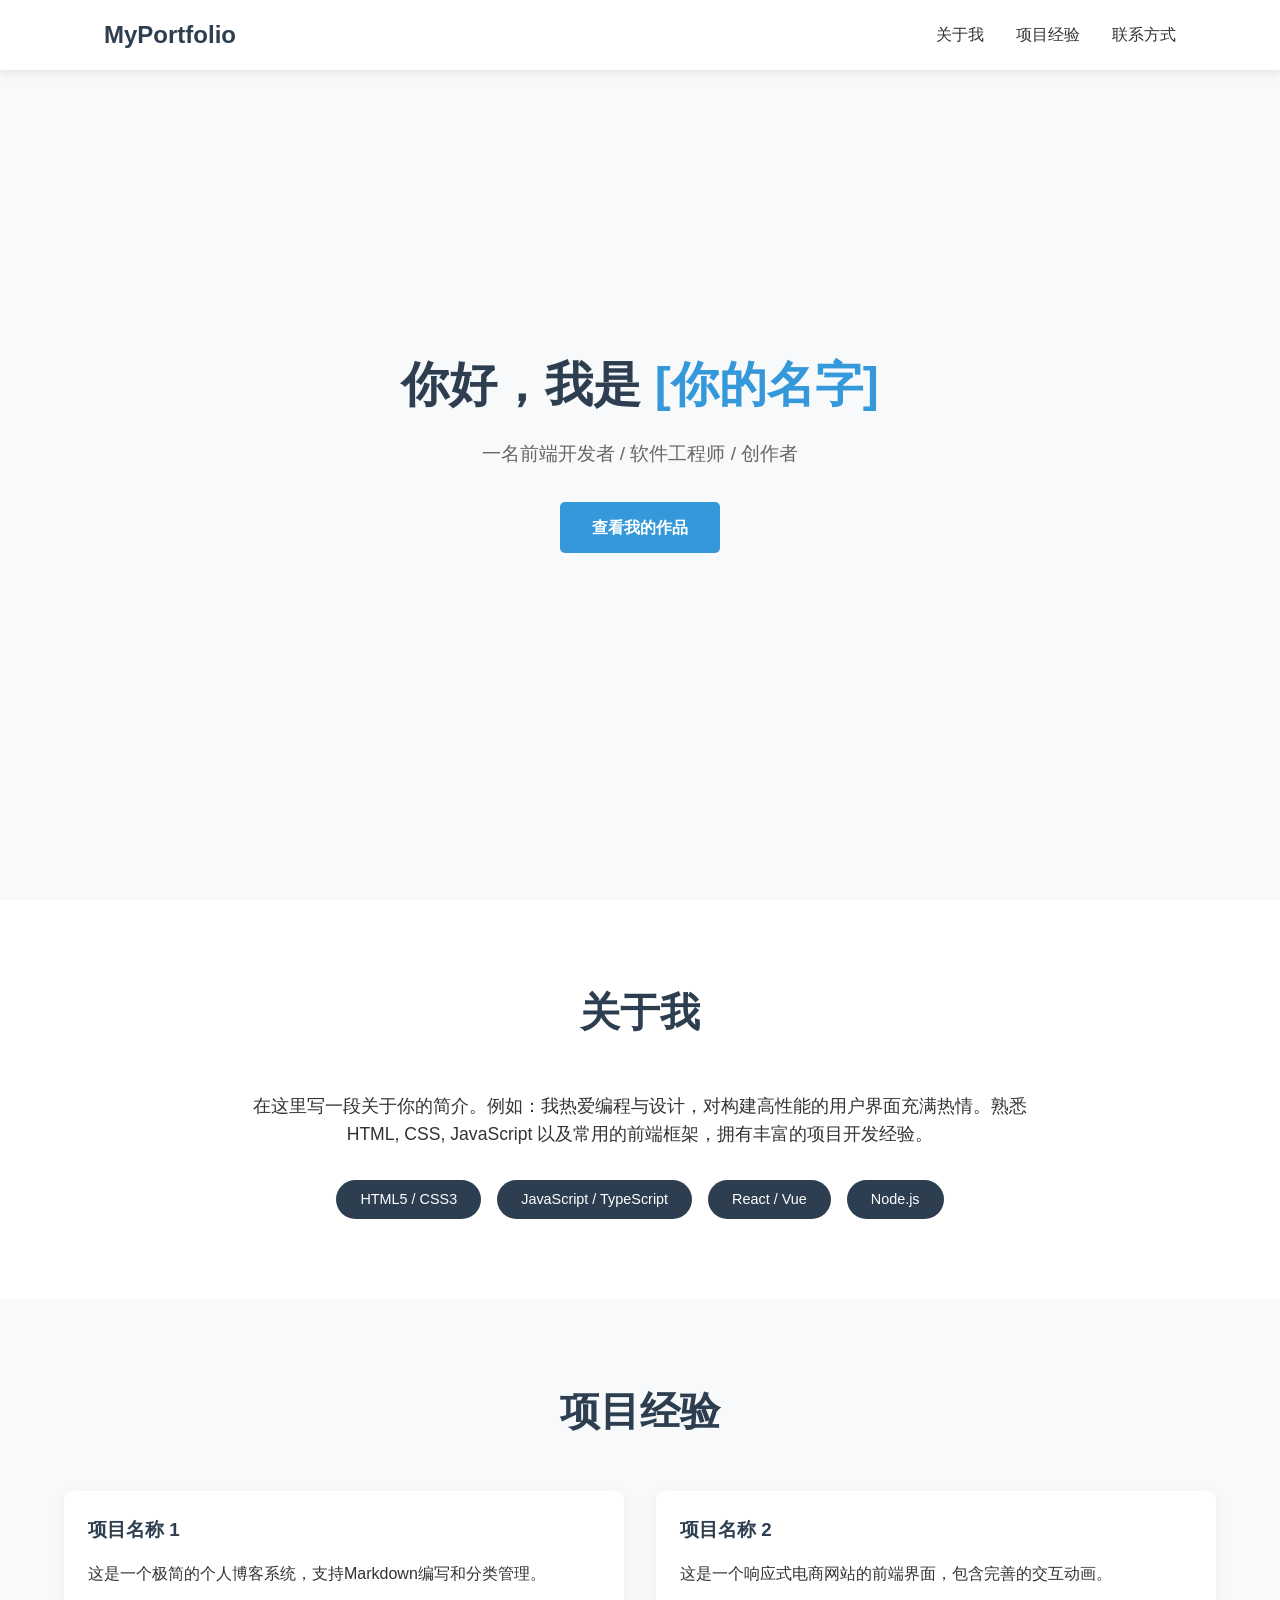
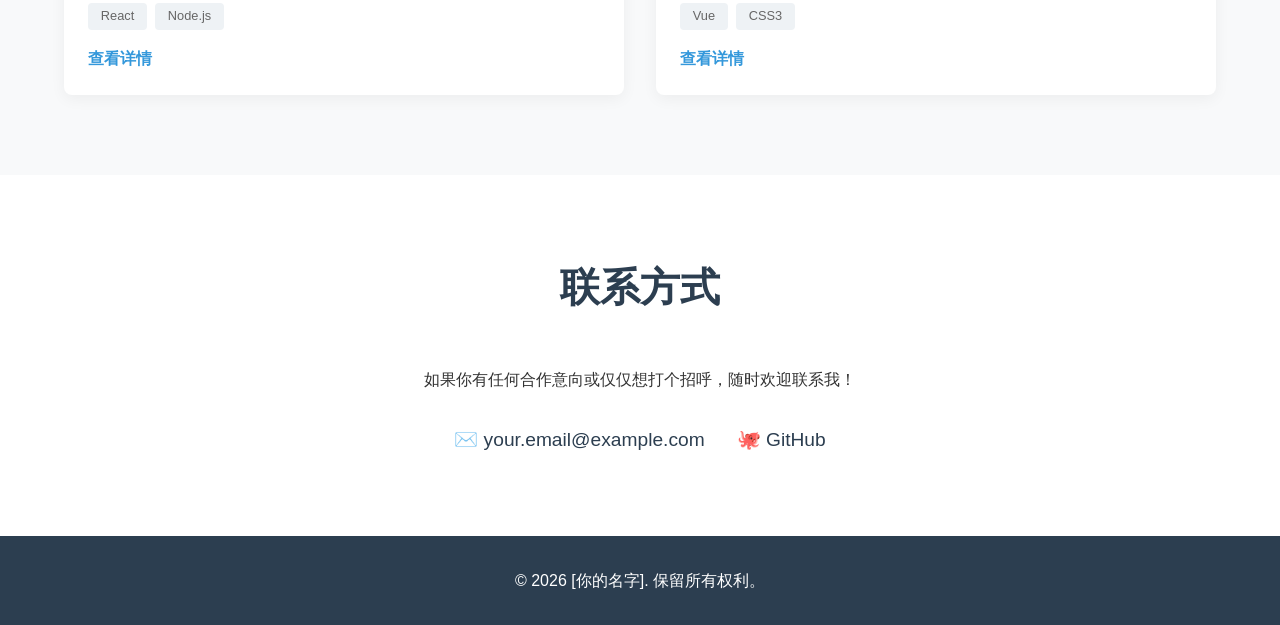
==== index.html @ f3a35ad3 "添加个人主页的 HTML、CSS 和 JavaScript 文件" ====
<!DOCTYPE html>
<html lang="zh-CN">
<head>
    <meta charset="UTF-8">
    <meta name="viewport" content="width=device-width, initial-scale=1.0">
    <title>我的个人主页</title>
    <link rel="stylesheet" href="css/style.css">
</head>
<body>
    <header>
        <nav class="navbar">
            <div class="logo">MyPortfolio</div>
            <ul class="nav-links">
                <li><a href="#about">关于我</a></li>
                <li><a href="#projects">项目经验</a></li>
                <li><a href="#contact">联系方式</a></li>
            </ul>
        </nav>
    </header>

    <main>
        <!-- 首页介绍 (Hero Section) -->
        <section id="hero" class="hero-section">
            <div class="hero-content">
                <h1>你好，我是 <span class="highlight">[你的名字]</span></h1>
                <p>一名前端开发者 / 软件工程师 / 创作者</p>
                <a href="#projects" class="btn primary-btn">查看我的作品</a>
            </div>
        </section>

        <!-- 关于我 -->
        <section id="about" class="section">
            <h2>关于我</h2>
            <div class="about-content">
                <p>在这里写一段关于你的简介。例如：我热爱编程与设计，对构建高性能的用户界面充满热情。熟悉 HTML, CSS, JavaScript 以及常用的前端框架，拥有丰富的项目开发经验。</p>
                <ul class="skills-list">
                    <li>HTML5 / CSS3</li>
                    <li>JavaScript / TypeScript</li>
                    <li>React / Vue</li>
                    <li>Node.js</li>
                </ul>
            </div>
        </section>

        <!-- 项目展示 -->
        <section id="projects" class="section bg-light">
            <h2>项目经验</h2>
            <div class="project-grid">
                <!-- 项目卡片 1 -->
                <div class="project-card">
                    <div class="project-info">
                        <h3>项目名称 1</h3>
                        <p>这是一个极简的个人博客系统，支持Markdown编写和分类管理。</p>
                        <div class="tags">
                            <span>React</span>
                            <span>Node.js</span>
                        </div>
                        <a href="#" class="project-link">查看详情</a>
                    </div>
                </div>
                <!-- 项目卡片 2 -->
                <div class="project-card">
                    <div class="project-info">
                        <h3>项目名称 2</h3>
                        <p>这是一个响应式电商网站的前端界面，包含完善的交互动画。</p>
                        <div class="tags">
                            <span>Vue</span>
                            <span>CSS3</span>
                        </div>
                        <a href="#" class="project-link">查看详情</a>
                    </div>
                </div>
            </div>
        </section>

        <!-- 联系方式 -->
        <section id="contact" class="section">
            <h2>联系方式</h2>
            <div class="contact-info">
                <p>如果你有任何合作意向或仅仅想打个招呼，随时欢迎联系我！</p>
                <div class="contact-links">
                    <a href="mailto:your.email@example.com" class="contact-item">✉️ your.email@example.com</a>
                    <a href="https://github.com/lancelot25252" target="_blank" class="contact-item">🐙 GitHub</a>
                </div>
            </div>
        </section>
    </main>

    <footer>
        <p>&copy; 2026 [你的名字]. 保留所有权利。</p>
    </footer>

    <script src="js/main.js"></script>
</body>
</html>
---- css/style.css ----
/* 基础重置 */
* {
    margin: 0;
    padding: 0;
    box-sizing: border-box;
}

html {
    scroll-behavior: smooth;
}

body {
    font-family: 'Segoe UI', Tahoma, Geneva, Verdana, sans-serif;
    line-height: 1.6;
    color: #333;
    background-color: #fff;
}

/* 导航栏 */
header {
    background-color: #fff;
    box-shadow: 0 2px 10px rgba(0,0,0,0.1);
    position: fixed;
    width: 100%;
    top: 0;
    z-index: 1000;
}

.navbar {
    display: flex;
    justify-content: space-between;
    align-items: center;
    padding: 1rem 5%;
    max-width: 1200px;
    margin: 0 auto;
}

.logo {
    font-size: 1.5rem;
    font-weight: bold;
    color: #2c3e50;
}

.nav-links {
    list-style: none;
    display: flex;
    gap: 2rem;
}

.nav-links a {
    text-decoration: none;
    color: #333;
    font-weight: 500;
    transition: color 0.3s;
}

.nav-links a:hover {
    color: #3498db;
}

/* 首页横幅 (Hero) */
.hero-section {
    height: 100vh;
    display: flex;
    align-items: center;
    justify-content: center;
    text-align: center;
    background-color: #f8f9fa;
    padding: 0 20px;
}

.hero-content h1 {
    font-size: 3rem;
    margin-bottom: 1rem;
    color: #2c3e50;
}

.highlight {
    color: #3498db;
}

.hero-content p {
    font-size: 1.2rem;
    color: #666;
    margin-bottom: 2rem;
}

.btn {
    display: inline-block;
    padding: 0.8rem 2rem;
    border-radius: 5px;
    text-decoration: none;
    font-weight: bold;
    transition: background-color 0.3s, transform 0.3s;
}

.primary-btn {
    background-color: #3498db;
    color: #fff;
}

.primary-btn:hover {
    background-color: #2980b9;
    transform: translateY(-2px);
}

/* 通用区段样式 */
.section {
    padding: 5rem 5%;
    max-width: 1200px;
    margin: 0 auto;
}

.section h2 {
    text-align: center;
    font-size: 2.5rem;
    margin-bottom: 3rem;
    color: #2c3e50;
}

.bg-light {
    background-color: #f8f9fa;
    max-width: 100%;
}

/* 关于我 */
.about-content {
    max-width: 800px;
    margin: 0 auto;
    font-size: 1.1rem;
    text-align: center;
}

.skills-list {
    display: flex;
    justify-content: center;
    flex-wrap: wrap;
    gap: 1rem;
    list-style: none;
    margin-top: 2rem;
}

.skills-list li {
    background-color: #2c3e50;
    color: #fff;
    padding: 0.5rem 1.5rem;
    border-radius: 20px;
    font-size: 0.9rem;
}

/* 项目经验 */
.project-grid {
    display: grid;
    grid-template-columns: repeat(auto-fit, minmax(300px, 1fr));
    gap: 2rem;
    max-width: 1200px;
    margin: 0 auto;
}

.project-card {
    background: #fff;
    border-radius: 8px;
    overflow: hidden;
    box-shadow: 0 4px 15px rgba(0,0,0,0.05);
    transition: transform 0.3s;
}

.project-card:hover {
    transform: translateY(-5px);
}

.project-info {
    padding: 1.5rem;
}

.project-info h3 {
    margin-bottom: 1rem;
    color: #2c3e50;
}

.tags {
    margin: 1rem 0;
    display: flex;
    gap: 0.5rem;
}

.tags span {
    background-color: #eef2f5;
    color: #666;
    padding: 0.2rem 0.8rem;
    border-radius: 4px;
    font-size: 0.8rem;
}

.project-link {
    color: #3498db;
    text-decoration: none;
    font-weight: bold;
}

/* 联系方式 */
.contact-info {
    text-align: center;
    max-width: 600px;
    margin: 0 auto;
}

.contact-links {
    margin-top: 2rem;
    display: flex;
    justify-content: center;
    gap: 2rem;
}

.contact-item {
    text-decoration: none;
    color: #2c3e50;
    font-size: 1.2rem;
    transition: color 0.3s;
}

.contact-item:hover {
    color: #3498db;
}

/* 页脚 */
footer {
    text-align: center;
    padding: 2rem;
    background-color: #2c3e50;
    color: #fff;
}

/* 响应式设计 */
@media (max-width: 768px) {
    .nav-links {
        display: none; /* 移动端可以考虑添加汉堡菜单 */
    }
    
    .hero-content h1 {
        font-size: 2rem;
    }
}
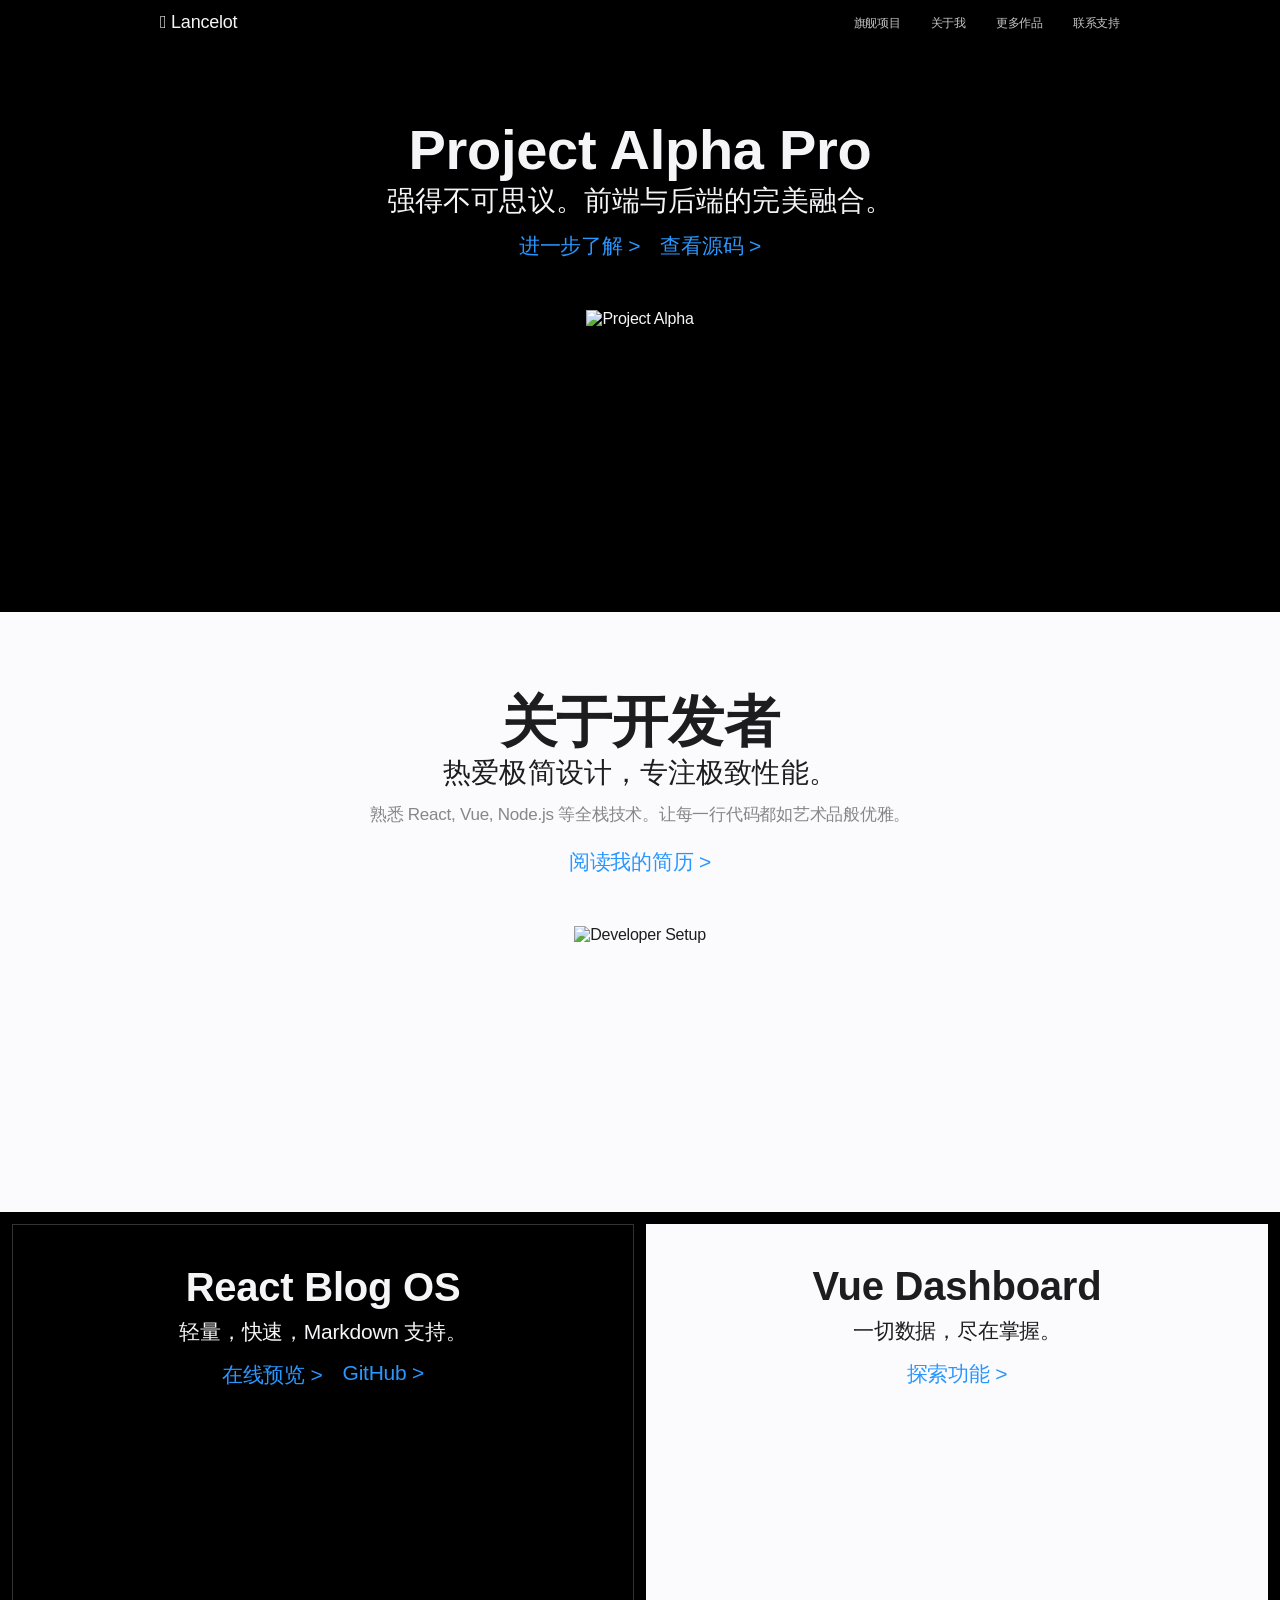
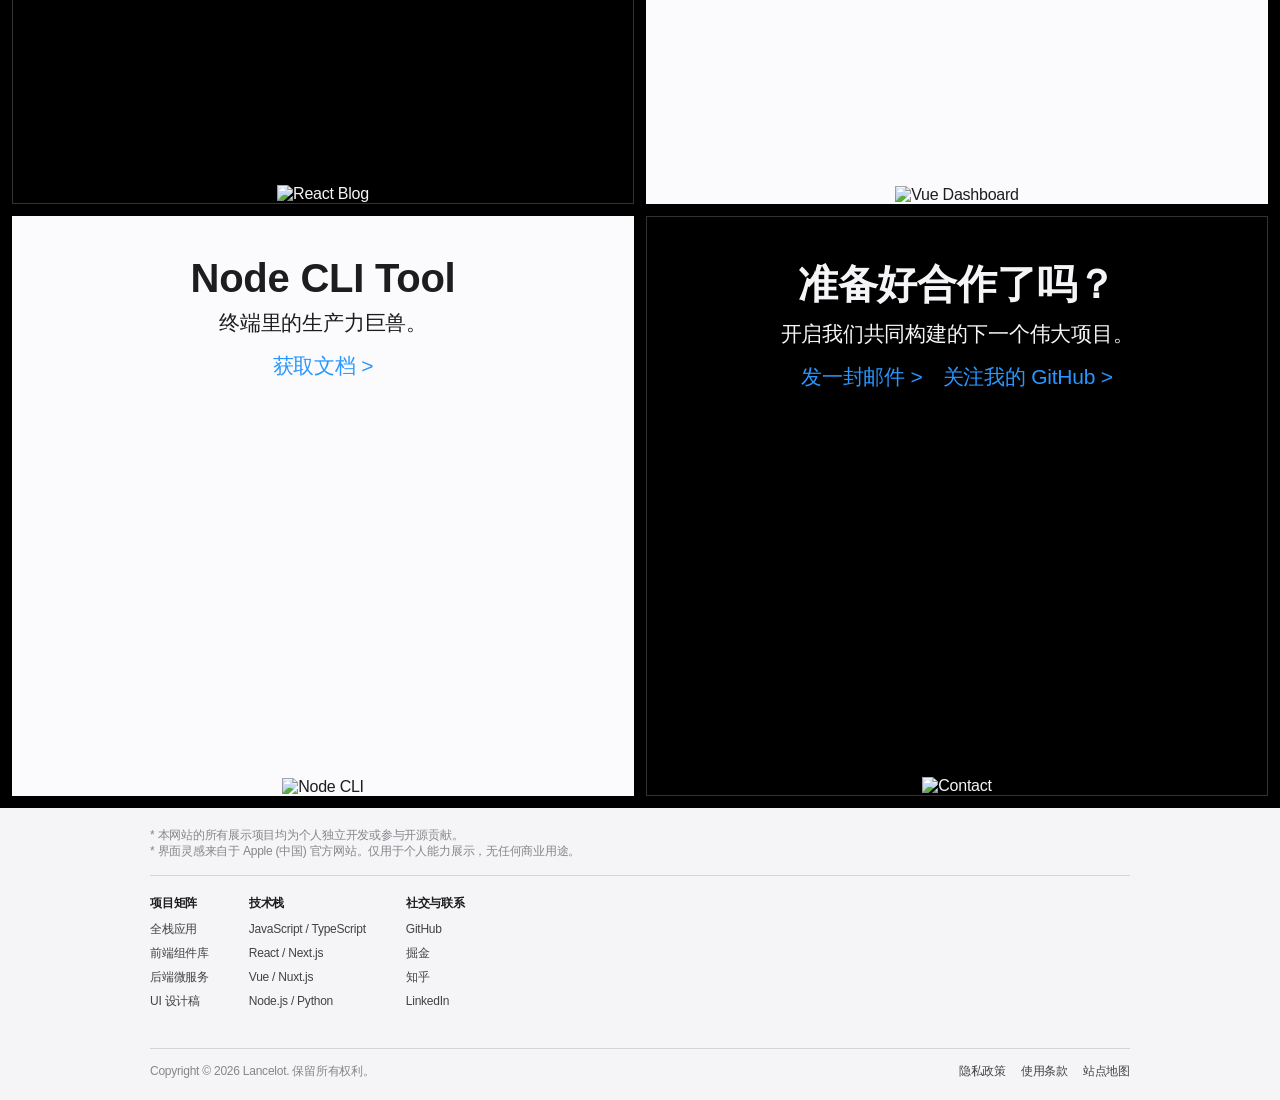
==== commit 3b071b18: "更新个人主页样式，添加全局变量和模块样式，优化导航栏和项目展示布局" ====
--- a/index.html
+++ b/index.html
@@ -1,95 +1,166 @@
-<!DOCTYPE html>
+﻿<!DOCTYPE html>
 <html lang="zh-CN">
 <head>
     <meta charset="UTF-8">
     <meta name="viewport" content="width=device-width, initial-scale=1.0">
-    <title>我的个人主页</title>
+    <title>Lancelot - 个人主页</title>
     <link rel="stylesheet" href="css/style.css">
 </head>
 <body>
-    <header>
-        <nav class="navbar">
-            <div class="logo">MyPortfolio</div>
-            <ul class="nav-links">
+    <!-- 苹果风格的深色磨砂导航栏 -->
+    <nav class="global-nav">
+        <div class="global-nav-content">
+            <a href="#" class="logo"> Lancelot</a>
+            <ul class="nav-list">
+                <li><a href="#flagship">旗舰项目</a></li>
                 <li><a href="#about">关于我</a></li>
-                <li><a href="#projects">项目经验</a></li>
-                <li><a href="#contact">联系方式</a></li>
+                <li><a href="#more-projects">更多作品</a></li>
+                <li><a href="#contact">联系支持</a></li>
             </ul>
-        </nav>
-    </header>
+        </div>
+    </nav>
 
     <main>
-        <!-- 首页介绍 (Hero Section) -->
-        <section id="hero" class="hero-section">
-            <div class="hero-content">
-                <h1>你好，我是 <span class="highlight">[你的名字]</span></h1>
-                <p>一名前端开发者 / 软件工程师 / 创作者</p>
-                <a href="#projects" class="btn primary-btn">查看我的作品</a>
+        <!-- 旗舰项目 (大尺寸展示，黑底，类似 iPhone Pro 展示) -->
+        <section id="flagship" class="module hero-dark">
+            <div class="module-content">
+                <h2 class="headline">Project Alpha Pro</h2>
+                <h3 class="subhead">强得不可思议。前端与后端的完美融合。</h3>
+                <div class="cta-links">
+                    <a href="#">进一步了解 &gt;</a>
+                    <a href="#">查看源码 &gt;</a>
+                </div>
+            </div>
+            <div class="module-image-wrapper">
+                <!-- 占位图 -->
+                <img src="https://via.placeholder.com/1200x600/000000/FFFFFF?text=Project+Alpha+Interface" alt="Project Alpha">
             </div>
         </section>
 
-        <!-- 关于我 -->
-        <section id="about" class="section">
-            <h2>关于我</h2>
-            <div class="about-content">
-                <p>在这里写一段关于你的简介。例如：我热爱编程与设计，对构建高性能的用户界面充满热情。熟悉 HTML, CSS, JavaScript 以及常用的前端框架，拥有丰富的项目开发经验。</p>
-                <ul class="skills-list">
-                    <li>HTML5 / CSS3</li>
-                    <li>JavaScript / TypeScript</li>
-                    <li>React / Vue</li>
-                    <li>Node.js</li>
-                </ul>
+        <!-- 关于我 (大尺寸展示，白底，类似 MacBook Air/芯片 展示) -->
+        <section id="about" class="module hero-light">
+            <div class="module-content">
+                <h2 class="headline">关于开发者</h2>
+                <h3 class="subhead">热爱极简设计，专注极致性能。</h3>
+                <p class="description">熟悉 React, Vue, Node.js 等全栈技术。让每一行代码都如艺术品般优雅。</p>
+                <div class="cta-links">
+                    <a href="#">阅读我的简历 &gt;</a>
+                </div>
+            </div>
+            <div class="module-image-wrapper">
+                <img src="https://via.placeholder.com/1200x500/F5F5F7/333333?text=Developer+Working+Setup" alt="Developer Setup">
             </div>
         </section>
 
-        <!-- 项目展示 -->
-        <section id="projects" class="section bg-light">
-            <h2>项目经验</h2>
-            <div class="project-grid">
-                <!-- 项目卡片 1 -->
-                <div class="project-card">
-                    <div class="project-info">
-                        <h3>项目名称 1</h3>
-                        <p>这是一个极简的个人博客系统，支持Markdown编写和分类管理。</p>
-                        <div class="tags">
-                            <span>React</span>
-                            <span>Node.js</span>
-                        </div>
-                        <a href="#" class="project-link">查看详情</a>
+        <!-- 其他项目网格 (两列网格，类似 iPad / Apple Watch 等副产品展示) -->
+        <section id="more-projects" class="module-grid">
+            <!-- 项目 A -->
+            <div class="grid-item item-dark">
+                <div class="item-content">
+                    <h4 class="item-headline">React Blog OS</h4>
+                    <p class="item-subhead">轻量，快速，Markdown 支持。</p>
+                    <div class="cta-links">
+                        <a href="#">在线预览 &gt;</a>
+                        <a href="#">GitHub &gt;</a>
                     </div>
                 </div>
-                <!-- 项目卡片 2 -->
-                <div class="project-card">
-                    <div class="project-info">
-                        <h3>项目名称 2</h3>
-                        <p>这是一个响应式电商网站的前端界面，包含完善的交互动画。</p>
-                        <div class="tags">
-                            <span>Vue</span>
-                            <span>CSS3</span>
-                        </div>
-                        <a href="#" class="project-link">查看详情</a>
+                <div class="item-image-wrapper">
+                    <img src="https://via.placeholder.com/600x400/111111/FFFFFF?text=React+Blog+OS" alt="React Blog">
+                </div>
+            </div>
+
+            <!-- 项目 B -->
+            <div class="grid-item item-light">
+                <div class="item-content">
+                    <h4 class="item-headline">Vue Dashboard</h4>
+                    <p class="item-subhead">一切数据，尽在掌握。</p>
+                    <div class="cta-links">
+                        <a href="#">探索功能 &gt;</a>
                     </div>
                 </div>
+                <div class="item-image-wrapper">
+                    <img src="https://via.placeholder.com/600x400/FAFAFA/111111?text=Vue+Dashboard" alt="Vue Dashboard">
+                </div>
             </div>
-        </section>
 
-        <!-- 联系方式 -->
-        <section id="contact" class="section">
-            <h2>联系方式</h2>
-            <div class="contact-info">
-                <p>如果你有任何合作意向或仅仅想打个招呼，随时欢迎联系我！</p>
-                <div class="contact-links">
-                    <a href="mailto:your.email@example.com" class="contact-item">✉️ your.email@example.com</a>
-                    <a href="https://github.com/lancelot25252" target="_blank" class="contact-item">🐙 GitHub</a>
+            <!-- 项目 C -->
+            <div class="grid-item item-light">
+                <div class="item-content">
+                    <h4 class="item-headline">Node CLI Tool</h4>
+                    <p class="item-subhead">终端里的生产力巨兽。</p>
+                    <div class="cta-links">
+                        <a href="#">获取文档 &gt;</a>
+                    </div>
+                </div>
+                <div class="item-image-wrapper">
+                    <img src="https://via.placeholder.com/600x400/FAFAFA/111111?text=Terminal+Screenshot" alt="Node CLI">
+                </div>
+            </div>
+
+            <!-- 联系方式 -->
+            <div id="contact" class="grid-item item-dark">
+                <div class="item-content">
+                    <h4 class="item-headline">准备好合作了吗？</h4>
+                    <p class="item-subhead">开启我们共同构建的下一个伟大项目。</p>
+                    <div class="cta-links">
+                        <a href="mailto:your@email.com">发一封邮件 &gt;</a>
+                        <a href="https://github.com/lancelot25252">关注我的 GitHub &gt;</a>
+                    </div>
+                </div>
+                <div class="item-image-wrapper">
+                    <img src="https://via.placeholder.com/600x400/111111/FFFFFF?text=Contact+Network" alt="Contact">
                 </div>
             </div>
         </section>
     </main>
 
-    <footer>
-        <p>&copy; 2026 [你的名字]. 保留所有权利。</p>
+    <!-- 模仿苹果官网样式的页脚 -->
+    <footer class="global-footer">
+        <div class="footer-content">
+            <p class="footer-notes">
+                * 本网站的所有展示项目均为个人独立开发或参与开源贡献。<br>
+                * 界面灵感来自于 Apple (中国) 官方网站。仅用于个人能力展示，无任何商业用途。
+            </p>
+            <div class="footer-directory">
+                <div class="footer-column">
+                    <h3>项目矩阵</h3>
+                    <ul>
+                        <li><a href="#">全栈应用</a></li>
+                        <li><a href="#">前端组件库</a></li>
+                        <li><a href="#">后端微服务</a></li>
+                        <li><a href="#">UI 设计稿</a></li>
+                    </ul>
+                </div>
+                <div class="footer-column">
+                    <h3>技术栈</h3>
+                    <ul>
+                        <li><a href="#">JavaScript / TypeScript</a></li>
+                        <li><a href="#">React / Next.js</a></li>
+                        <li><a href="#">Vue / Nuxt.js</a></li>
+                        <li><a href="#">Node.js / Python</a></li>
+                    </ul>
+                </div>
+                <div class="footer-column">
+                    <h3>社交与联系</h3>
+                    <ul>
+                        <li><a href="#">GitHub</a></li>
+                        <li><a href="#">掘金</a></li>
+                        <li><a href="#">知乎</a></li>
+                        <li><a href="#">LinkedIn</a></li>
+                    </ul>
+                </div>
+            </div>
+            <div class="footer-bottom">
+                <p>Copyright &copy; 2026 Lancelot. 保留所有权利。</p>
+                <ul class="footer-legal-links">
+                    <li><a href="#">隐私政策</a></li>
+                    <li><a href="#">使用条款</a></li>
+                    <li><a href="#">站点地图</a></li>
+                </ul>
+            </div>
+        </div>
     </footer>
 
     <script src="js/main.js"></script>
 </body>
-</html>+</html>
--- a/css/style.css
+++ b/css/style.css
@@ -1,4 +1,15 @@
-/* 基础重置 */
+﻿/* 全局重置与苹果风格排版基础 */
+:root {
+    --text-color-dark: #1d1d1f;
+    --text-color-light: #f5f5f7;
+    --bg-color-dark: #000000;
+    --bg-color-light: #fbfbfd;
+    --bg-color-gray: #f5f5f7;
+    --link-color: #2997ff;
+    --nav-bg: rgba(0, 0, 0, 0.8);
+    --font-family: "SF Pro Text", "SF Pro Icons", "Helvetica Neue", "Helvetica", "Arial", sans-serif;
+}
+
 * {
     margin: 0;
     padding: 0;
@@ -7,237 +18,326 @@
 
 html {
     scroll-behavior: smooth;
+    font-family: var(--font-family);
+    -webkit-font-smoothing: antialiased;
+    letter-spacing: -0.015em;
 }
 
 body {
-    font-family: 'Segoe UI', Tahoma, Geneva, Verdana, sans-serif;
-    line-height: 1.6;
-    color: #333;
-    background-color: #fff;
-}
-
-/* 导航栏 */
-header {
-    background-color: #fff;
-    box-shadow: 0 2px 10px rgba(0,0,0,0.1);
+    background-color: var(--bg-color-dark);
+    color: var(--text-color-dark);
+}
+
+/* 导航栏 (类 Apple 全局导航) */
+.global-nav {
     position: fixed;
+    top: 0;
+    left: 0;
     width: 100%;
-    top: 0;
-    z-index: 1000;
-}
-
-.navbar {
+    height: 44px;
+    background-color: var(--nav-bg);
+    backdrop-filter: blur(20px);
+    -webkit-backdrop-filter: blur(20px);
+    z-index: 9999;
+    display: flex;
+    justify-content: center;
+    transition: background-color 0.3s;
+}
+
+.global-nav-content {
+    width: 100%;
+    max-width: 1000px;
     display: flex;
     justify-content: space-between;
     align-items: center;
-    padding: 1rem 5%;
-    max-width: 1200px;
+    padding: 0 20px;
+    height: 100%;
+}
+
+.logo {
+    color: #f5f5f7;
+    text-decoration: none;
+    font-size: 18px;
+    font-weight: 500;
+}
+
+.nav-list {
+    list-style: none;
+    display: flex;
+    gap: 30px;
+}
+
+.nav-list a {
+    color: #f5f5f7;
+    text-decoration: none;
+    font-size: 12px;
+    opacity: 0.8;
+    transition: opacity 0.3s;
+}
+
+.nav-list a:hover {
+    opacity: 1;
+}
+
+/* 通用模块样式 */
+.module {
+    margin-top: 44px; /* 避开导航栏 */
+    position: relative;
+    overflow: hidden;
+    text-align: center;
+    display: flex;
+    flex-direction: column;
+    justify-content: flex-start;
+    align-items: center;
+    min-height: 600px;
+    padding-top: 60px;
+}
+
+.module-content {
+    z-index: 2;
+    padding: 20px;
+    max-width: 600px;
+}
+
+.headline {
+    font-size: 56px;
+    font-weight: 600;
+    line-height: 1.07;
+    letter-spacing: -0.005em;
+    margin-bottom: 6px;
+}
+
+.subhead {
+    font-size: 28px;
+    font-weight: 400;
+    line-height: 1.1;
+    letter-spacing: 0.004em;
+    margin-bottom: 14px;
+}
+
+.description {
+    font-size: 17px;
+    line-height: 1.47;
+    margin-bottom: 20px;
+    color: #86868b;
+}
+
+.cta-links {
+    display: flex;
+    justify-content: center;
+    gap: 20px;
+    margin-top: 15px;
+}
+
+.cta-links a {
+    font-size: 21px;
+    color: var(--link-color);
+    text-decoration: none;
+    font-weight: 400;
+}
+
+.cta-links a:hover {
+    text-decoration: underline;
+}
+
+.module-image-wrapper {
+    margin-top: 30px;
+    width: 100%;
+    display: flex;
+    justify-content: center;
+    z-index: 1;
+}
+
+.module-image-wrapper img {
+    max-width: 100%;
+    height: auto;
+    object-fit: contain;
+}
+
+/* 深色主题模块 */
+.hero-dark {
+    background-color: var(--bg-color-dark);
+    color: var(--text-color-light);
+    margin-top: 0;
+    padding-top: 100px; /* 第一个元素要顶着顶部向下偏移 */
+}
+
+/* 浅色主题模块 */
+.hero-light {
+    margin-top: 12px;
+    background-color: var(--bg-color-light);
+    color: var(--text-color-dark);
+}
+
+/* 模块网格 (四宫格) */
+.module-grid {
+    display: grid;
+    grid-template-columns: 1fr 1fr;
+    gap: 12px;
+    padding: 12px;
+    background-color: var(--bg-color-dark);
+}
+
+.grid-item {
+    position: relative;
+    overflow: hidden;
+    text-align: center;
+    min-height: 580px;
+    display: flex;
+    flex-direction: column;
+    justify-content: space-between;
+    padding-top: 40px;
+}
+
+.item-content {
+    z-index: 2;
+    padding: 0 20px;
+}
+
+.item-headline {
+    font-size: 40px;
+    font-weight: 600;
+    margin-bottom: 8px;
+}
+
+.item-subhead {
+    font-size: 21px;
+    font-weight: 400;
+    margin-bottom: 12px;
+}
+
+.item-dark {
+    background-color: var(--bg-color-dark);
+    color: var(--text-color-light);
+    border: 1px solid #333; /* 暗色环境下的界限 */
+}
+
+.item-light {
+    background-color: var(--bg-color-light);
+    color: var(--text-color-dark);
+}
+
+.item-image-wrapper {
+    width: 100%;
+    flex-grow: 1;
+    display: flex;
+    justify-content: center;
+    align-items: flex-end;
+}
+
+.item-image-wrapper img {
+    max-width: 90%;
+    height: auto;
+}
+
+/* 页脚样式 */
+.global-footer {
+    background-color: #f5f5f7;
+    color: #86868b;
+    font-size: 12px;
+    padding: 20px;
+    line-height: 1.33;
+}
+
+.footer-content {
+    max-width: 980px;
     margin: 0 auto;
 }
 
-.logo {
-    font-size: 1.5rem;
-    font-weight: bold;
-    color: #2c3e50;
-}
-
-.nav-links {
+.footer-notes {
+    padding-bottom: 15px;
+    border-bottom: 1px solid #d2d2d7;
+    margin-bottom: 20px;
+}
+
+.footer-directory {
+    display: flex;
+    flex-wrap: wrap;
+    gap: 40px;
+    margin-bottom: 30px;
+}
+
+.footer-column h3 {
+    color: #1d1d1f;
+    font-size: 12px;
+    font-weight: 600;
+    margin-bottom: 10px;
+}
+
+.footer-column ul {
     list-style: none;
-    display: flex;
-    gap: 2rem;
-}
-
-.nav-links a {
-    text-decoration: none;
-    color: #333;
-    font-weight: 500;
-    transition: color 0.3s;
-}
-
-.nav-links a:hover {
-    color: #3498db;
-}
-
-/* 首页横幅 (Hero) */
-.hero-section {
-    height: 100vh;
-    display: flex;
+}
+
+.footer-column ul li {
+    margin-bottom: 8px;
+}
+
+.footer-column ul a {
+    color: #424245;
+    text-decoration: none;
+}
+
+.footer-column ul a:hover {
+    text-decoration: underline;
+}
+
+.footer-bottom {
+    display: flex;
+    justify-content: space-between;
     align-items: center;
-    justify-content: center;
-    text-align: center;
-    background-color: #f8f9fa;
-    padding: 0 20px;
-}
-
-.hero-content h1 {
-    font-size: 3rem;
-    margin-bottom: 1rem;
-    color: #2c3e50;
-}
-
-.highlight {
-    color: #3498db;
-}
-
-.hero-content p {
-    font-size: 1.2rem;
-    color: #666;
-    margin-bottom: 2rem;
-}
-
-.btn {
-    display: inline-block;
-    padding: 0.8rem 2rem;
-    border-radius: 5px;
-    text-decoration: none;
-    font-weight: bold;
-    transition: background-color 0.3s, transform 0.3s;
-}
-
-.primary-btn {
-    background-color: #3498db;
-    color: #fff;
-}
-
-.primary-btn:hover {
-    background-color: #2980b9;
-    transform: translateY(-2px);
-}
-
-/* 通用区段样式 */
-.section {
-    padding: 5rem 5%;
-    max-width: 1200px;
-    margin: 0 auto;
-}
-
-.section h2 {
-    text-align: center;
-    font-size: 2.5rem;
-    margin-bottom: 3rem;
-    color: #2c3e50;
-}
-
-.bg-light {
-    background-color: #f8f9fa;
-    max-width: 100%;
-}
-
-/* 关于我 */
-.about-content {
-    max-width: 800px;
-    margin: 0 auto;
-    font-size: 1.1rem;
-    text-align: center;
-}
-
-.skills-list {
-    display: flex;
-    justify-content: center;
-    flex-wrap: wrap;
-    gap: 1rem;
+    padding-top: 15px;
+    border-top: 1px solid #d2d2d7;
+}
+
+.footer-legal-links {
     list-style: none;
-    margin-top: 2rem;
-}
-
-.skills-list li {
-    background-color: #2c3e50;
-    color: #fff;
-    padding: 0.5rem 1.5rem;
-    border-radius: 20px;
-    font-size: 0.9rem;
-}
-
-/* 项目经验 */
-.project-grid {
-    display: grid;
-    grid-template-columns: repeat(auto-fit, minmax(300px, 1fr));
-    gap: 2rem;
-    max-width: 1200px;
-    margin: 0 auto;
-}
-
-.project-card {
-    background: #fff;
-    border-radius: 8px;
-    overflow: hidden;
-    box-shadow: 0 4px 15px rgba(0,0,0,0.05);
-    transition: transform 0.3s;
-}
-
-.project-card:hover {
-    transform: translateY(-5px);
-}
-
-.project-info {
-    padding: 1.5rem;
-}
-
-.project-info h3 {
-    margin-bottom: 1rem;
-    color: #2c3e50;
-}
-
-.tags {
-    margin: 1rem 0;
-    display: flex;
-    gap: 0.5rem;
-}
-
-.tags span {
-    background-color: #eef2f5;
-    color: #666;
-    padding: 0.2rem 0.8rem;
-    border-radius: 4px;
-    font-size: 0.8rem;
-}
-
-.project-link {
-    color: #3498db;
-    text-decoration: none;
-    font-weight: bold;
-}
-
-/* 联系方式 */
-.contact-info {
-    text-align: center;
-    max-width: 600px;
-    margin: 0 auto;
-}
-
-.contact-links {
-    margin-top: 2rem;
-    display: flex;
-    justify-content: center;
-    gap: 2rem;
-}
-
-.contact-item {
-    text-decoration: none;
-    color: #2c3e50;
-    font-size: 1.2rem;
-    transition: color 0.3s;
-}
-
-.contact-item:hover {
-    color: #3498db;
-}
-
-/* 页脚 */
-footer {
-    text-align: center;
-    padding: 2rem;
-    background-color: #2c3e50;
-    color: #fff;
-}
-
-/* 响应式设计 */
-@media (max-width: 768px) {
-    .nav-links {
-        display: none; /* 移动端可以考虑添加汉堡菜单 */
-    }
-    
-    .hero-content h1 {
-        font-size: 2rem;
-    }
-}+    display: flex;
+    gap: 15px;
+}
+
+.footer-legal-links a {
+    color: #424245;
+    text-decoration: none;
+}
+
+.footer-legal-links a:hover {
+    text-decoration: underline;
+}
+
+/* 响应式调整 (手机端) */
+@media (max-width: 734px) {
+    .module-grid {
+        grid-template-columns: 1fr;
+    }
+    
+    .headline {
+        font-size: 40px;
+    }
+    
+    .subhead {
+        font-size: 22px;
+    }
+    
+    .item-headline {
+        font-size: 32px;
+    }
+    
+    .item-subhead {
+        font-size: 19px;
+    }
+    
+    .nav-list {
+        display: none; /* 移动端可以隐藏 */
+    }
+    
+    .footer-directory {
+        flex-direction: column;
+        gap: 15px;
+    }
+    
+    .footer-bottom {
+        flex-direction: column;
+        align-items: flex-start;
+        gap: 10px;
+    }
+}
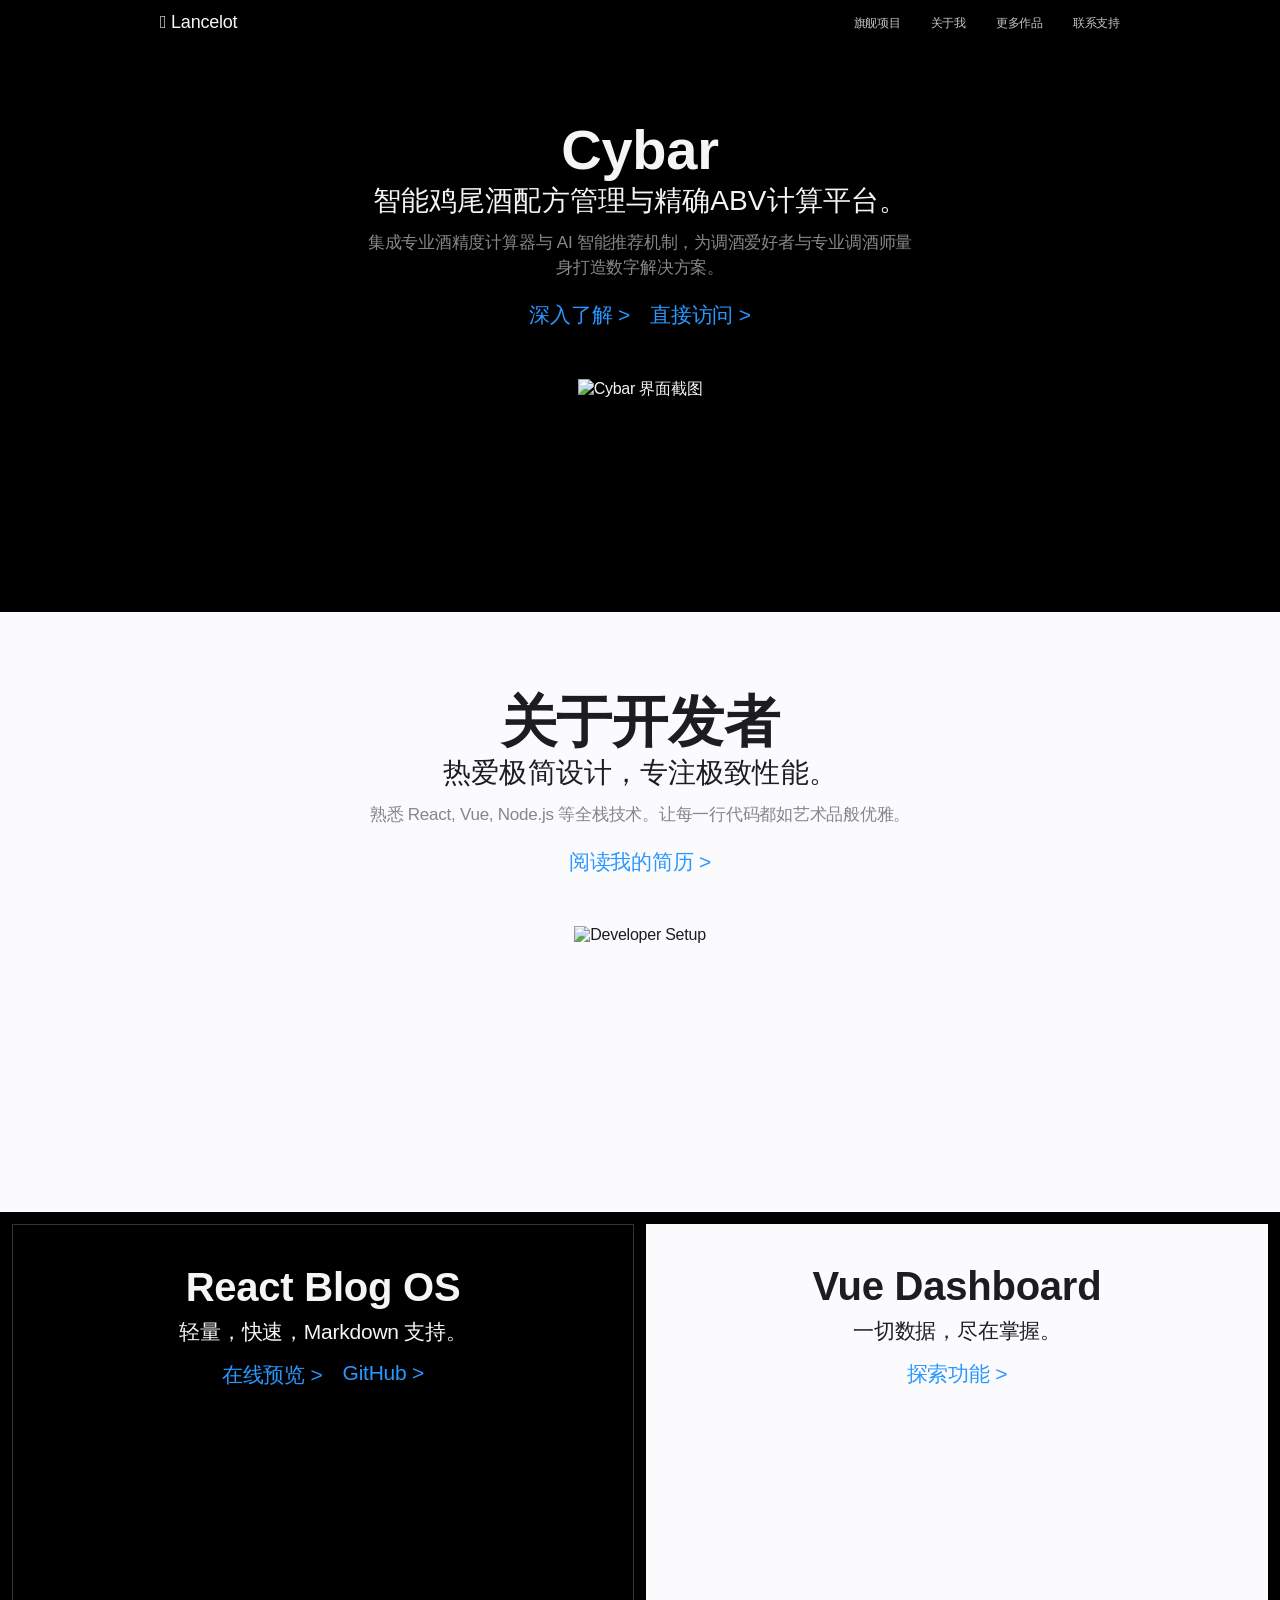
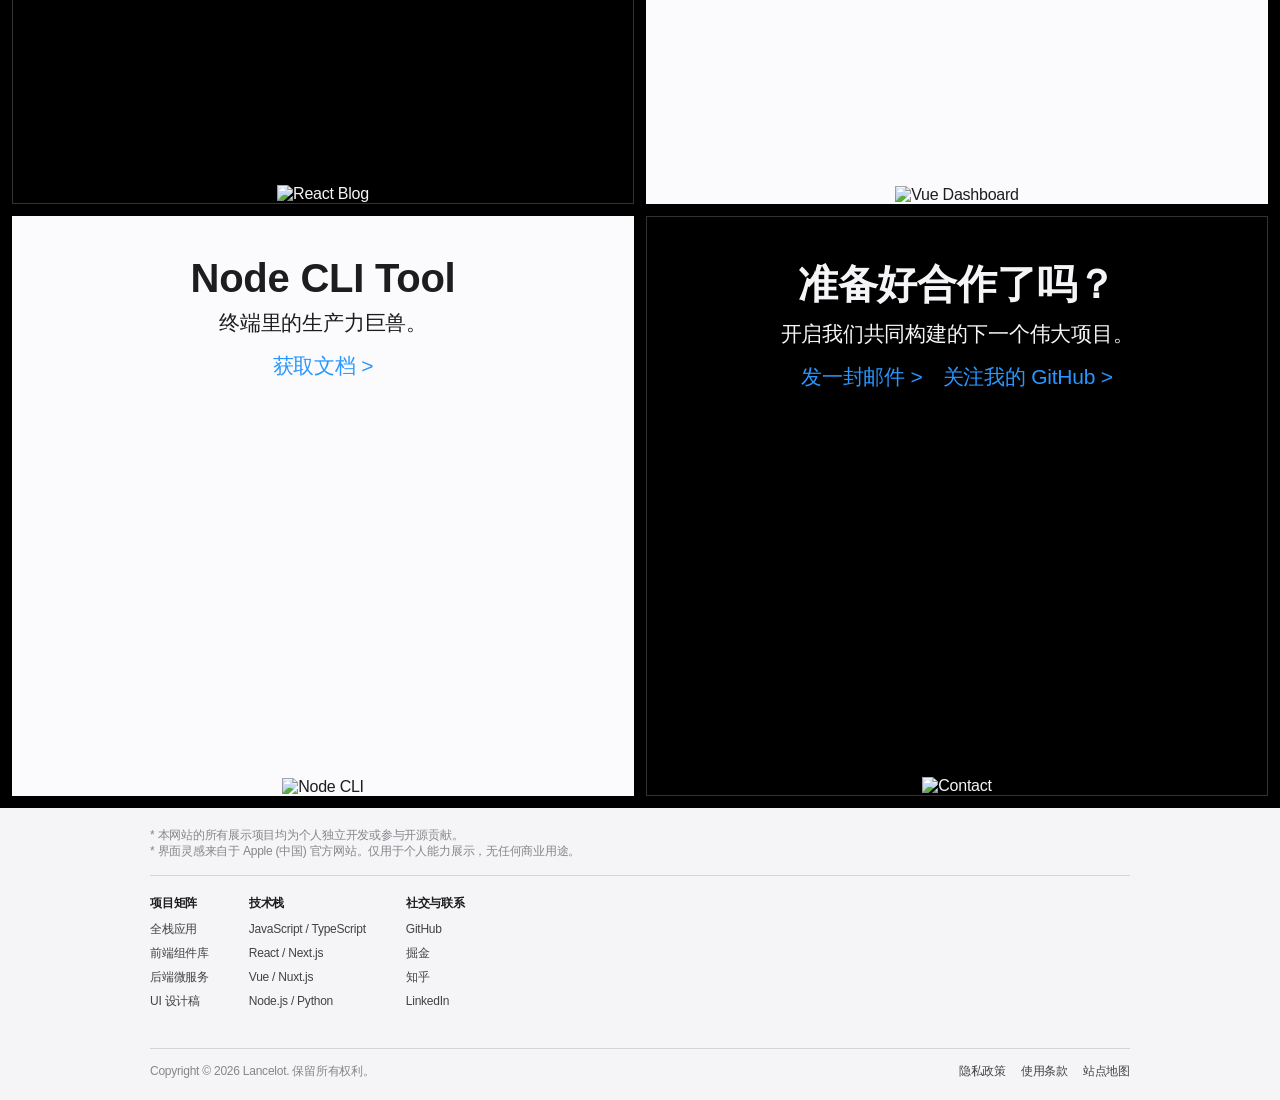
==== commit ba8b8a08: "更新旗舰项目部分，修改项目名称和描述，添加 Cybar 项目详情页面" ====
--- a/index.html
+++ b/index.html
@@ -21,19 +21,20 @@
     </nav>
 
     <main>
-        <!-- 旗舰项目 (大尺寸展示，黑底，类似 iPhone Pro 展示) -->
+        <!-- 旗舰项目 - Cybar -->
         <section id="flagship" class="module hero-dark">
             <div class="module-content">
-                <h2 class="headline">Project Alpha Pro</h2>
-                <h3 class="subhead">强得不可思议。前端与后端的完美融合。</h3>
+                <h2 class="headline">Cybar</h2>
+                <h3 class="subhead">智能鸡尾酒配方管理与精确ABV计算平台。</h3>
+                <p class="description">集成专业酒精度计算器与 AI 智能推荐机制，为调酒爱好者与专业调酒师量身打造数字解决方案。</p>
                 <div class="cta-links">
-                    <a href="#">进一步了解 &gt;</a>
-                    <a href="#">查看源码 &gt;</a>
+                    <a href="cybar.html">深入了解 &gt;</a>
+                    <a href="https://cybar.app" target="_blank">直接访问 &gt;</a>
                 </div>
             </div>
             <div class="module-image-wrapper">
-                <!-- 占位图 -->
-                <img src="https://via.placeholder.com/1200x600/000000/FFFFFF?text=Project+Alpha+Interface" alt="Project Alpha">
+                <!-- 占位图：这里为你预留了 Cybar 项目的截图位置 -->
+                <img src="https://via.placeholder.com/1200x600/000000/FFFFFF?text=Cybar+App+Screenshot" alt="Cybar 界面截图">
             </div>
         </section>
 
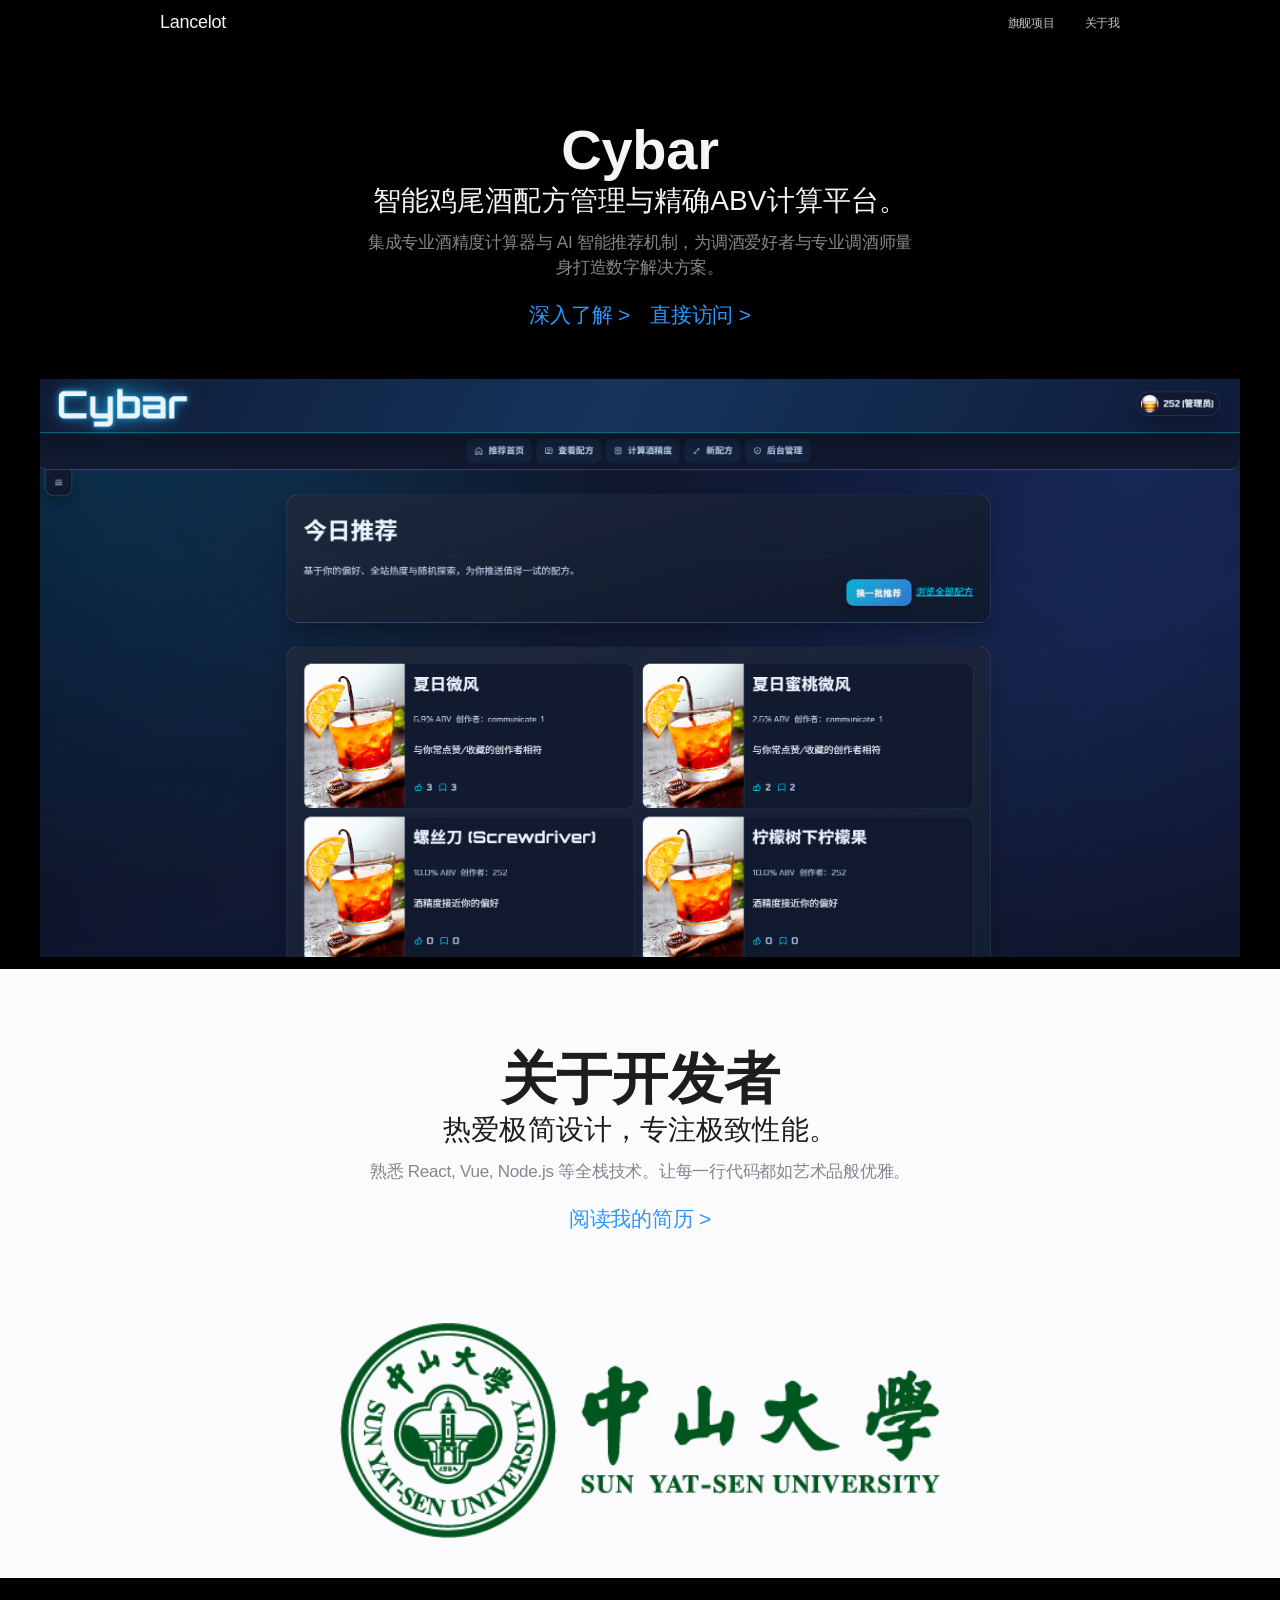
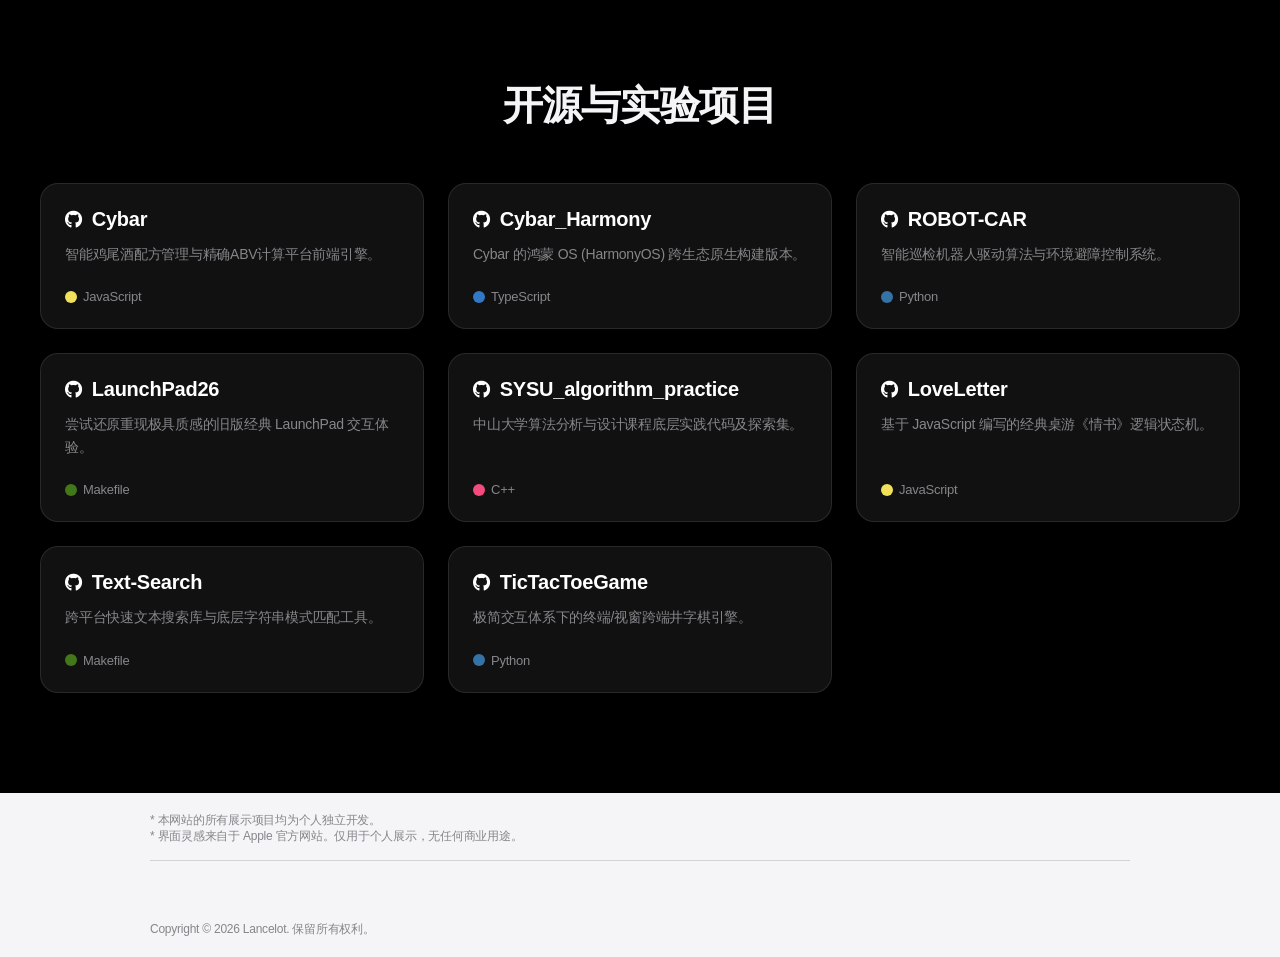
==== commit 153d2935: "Refactor code structure for improved readability and maintainability" ====
--- a/index.html
+++ b/index.html
@@ -5,17 +5,95 @@
     <meta name="viewport" content="width=device-width, initial-scale=1.0">
     <title>Lancelot - 个人主页</title>
     <link rel="stylesheet" href="css/style.css">
+    <link rel="stylesheet" href="https://cdnjs.cloudflare.com/ajax/libs/font-awesome/6.4.0/css/all.min.css">
+    <style>
+        /* GitHub 仓库网格样式 */
+        .repo-section {
+            padding: 100px 20px;
+            background-color: #000;
+        }
+        .repo-section-inner {
+            max-width: 1200px;
+            margin: 0 auto;
+        }
+        .repo-section-title {
+            text-align: center;
+            font-size: 40px;
+            font-weight: 600;
+            color: #f5f5f7;
+            margin-bottom: 50px;
+            letter-spacing: -0.02em;
+        }
+        .repo-grid {
+            display: grid;
+            grid-template-columns: repeat(auto-fill, minmax(320px, 1fr));
+            gap: 24px;
+        }
+        .repo-card {
+            background: #111;
+            border: 1px solid rgba(255, 255, 255, 0.1);
+            border-radius: 18px;
+            padding: 24px;
+            display: flex;
+            flex-direction: column;
+            transition: all 0.3s cubic-bezier(0.16, 1, 0.3, 1);
+            text-decoration: none;
+            color: #f5f5f7;
+        }
+        .repo-card:hover {
+            transform: translateY(-5px) scale(1.01);
+            background: #1a1a1c;
+            border-color: rgba(255, 255, 255, 0.2);
+            box-shadow: 0 15px 30px rgba(0,0,0,0.3);
+        }
+        .repo-name {
+            font-size: 20px;
+            font-weight: 600;
+            margin-bottom: 12px;
+            color: #fff;
+            display: flex;
+            align-items: center;
+            gap: 10px;
+        }
+        .repo-name i {
+            font-size: 18px;
+            color: #fff;
+        }
+        .repo-desc {
+            font-size: 14px;
+            color: #86868b;
+            margin-bottom: 24px;
+            flex: 1;
+            line-height: 1.6;
+        }
+        .repo-meta {
+            display: flex;
+            align-items: center;
+            font-size: 13px;
+            color: #86868b;
+            gap: 16px;
+        }
+        .lang-dot {
+            width: 12px;
+            height: 12px;
+            border-radius: 50%;
+            display: inline-block;
+        }
+        .meta-item {
+            display: flex;
+            align-items: center;
+            gap: 6px;
+        }
+    </style>
 </head>
 <body>
     <!-- 苹果风格的深色磨砂导航栏 -->
     <nav class="global-nav">
         <div class="global-nav-content">
-            <a href="#" class="logo"> Lancelot</a>
+            <a href="#" class="logo">Lancelot</a>
             <ul class="nav-list">
                 <li><a href="#flagship">旗舰项目</a></li>
-                <li><a href="#about">关于我</a></li>
-                <li><a href="#more-projects">更多作品</a></li>
-                <li><a href="#contact">联系支持</a></li>
+                <li><a href="about.html">关于我</a></li>
             </ul>
         </div>
     </nav>
@@ -33,8 +111,7 @@
                 </div>
             </div>
             <div class="module-image-wrapper">
-                <!-- 占位图：这里为你预留了 Cybar 项目的截图位置 -->
-                <img src="https://via.placeholder.com/1200x600/000000/FFFFFF?text=Cybar+App+Screenshot" alt="Cybar 界面截图">
+                <img src="figs/Cybar_Mega_Hero.png" alt="Cybar 界面截图" style="width: 100%; max-width: 1200px; margin: 0 auto; display: block; filter: drop-shadow(0 20px 40px rgba(0,0,0,0.5));">
             </div>
         </section>
 
@@ -45,71 +122,92 @@
                 <h3 class="subhead">热爱极简设计，专注极致性能。</h3>
                 <p class="description">熟悉 React, Vue, Node.js 等全栈技术。让每一行代码都如艺术品般优雅。</p>
                 <div class="cta-links">
-                    <a href="#">阅读我的简历 &gt;</a>
+                    <a href="about.html">阅读我的简历 &gt;</a>
                 </div>
             </div>
-            <div class="module-image-wrapper">
-                <img src="https://via.placeholder.com/1200x500/F5F5F7/333333?text=Developer+Working+Setup" alt="Developer Setup">
+            <div class="module-image-wrapper" style="display: flex; justify-content: center; align-items: center; padding: 40px 0;">
+                <img src="figs/SYSULogo.png" alt="SYSU Logo" style="max-width: 600px; width: 100%; height: auto; object-fit: contain;">
             </div>
         </section>
 
-        <!-- 其他项目网格 (两列网格，类似 iPad / Apple Watch 等副产品展示) -->
-        <section id="more-projects" class="module-grid">
-            <!-- 项目 A -->
-            <div class="grid-item item-dark">
-                <div class="item-content">
-                    <h4 class="item-headline">React Blog OS</h4>
-                    <p class="item-subhead">轻量，快速，Markdown 支持。</p>
-                    <div class="cta-links">
-                        <a href="#">在线预览 &gt;</a>
-                        <a href="#">GitHub &gt;</a>
-                    </div>
-                </div>
-                <div class="item-image-wrapper">
-                    <img src="https://via.placeholder.com/600x400/111111/FFFFFF?text=React+Blog+OS" alt="React Blog">
-                </div>
-            </div>
-
-            <!-- 项目 B -->
-            <div class="grid-item item-light">
-                <div class="item-content">
-                    <h4 class="item-headline">Vue Dashboard</h4>
-                    <p class="item-subhead">一切数据，尽在掌握。</p>
-                    <div class="cta-links">
-                        <a href="#">探索功能 &gt;</a>
-                    </div>
-                </div>
-                <div class="item-image-wrapper">
-                    <img src="https://via.placeholder.com/600x400/FAFAFA/111111?text=Vue+Dashboard" alt="Vue Dashboard">
-                </div>
-            </div>
-
-            <!-- 项目 C -->
-            <div class="grid-item item-light">
-                <div class="item-content">
-                    <h4 class="item-headline">Node CLI Tool</h4>
-                    <p class="item-subhead">终端里的生产力巨兽。</p>
-                    <div class="cta-links">
-                        <a href="#">获取文档 &gt;</a>
-                    </div>
-                </div>
-                <div class="item-image-wrapper">
-                    <img src="https://via.placeholder.com/600x400/FAFAFA/111111?text=Terminal+Screenshot" alt="Node CLI">
-                </div>
-            </div>
-
-            <!-- 联系方式 -->
-            <div id="contact" class="grid-item item-dark">
-                <div class="item-content">
-                    <h4 class="item-headline">准备好合作了吗？</h4>
-                    <p class="item-subhead">开启我们共同构建的下一个伟大项目。</p>
-                    <div class="cta-links">
-                        <a href="mailto:your@email.com">发一封邮件 &gt;</a>
-                        <a href="https://github.com/lancelot25252">关注我的 GitHub &gt;</a>
-                    </div>
-                </div>
-                <div class="item-image-wrapper">
-                    <img src="https://via.placeholder.com/600x400/111111/FFFFFF?text=Contact+Network" alt="Contact">
+        <!-- 开源与实验项目 (GitHub Repos) -->
+        <section class="repo-section" id="open-source">
+            <div class="repo-section-inner">
+                <h2 class="repo-section-title">开源与实验项目</h2>
+                <div class="repo-grid">
+                    
+                    <!-- Repo 1 -->
+                    <a href="https://github.com/Lancelot252/Cybar" target="_blank" class="repo-card">
+                        <div class="repo-name"><i class="fa-brands fa-github"></i> Cybar</div>
+                        <div class="repo-desc">智能鸡尾酒配方管理与精确ABV计算平台前端引擎。</div>
+                        <div class="repo-meta">
+                            <span class="meta-item"><span class="lang-dot" style="background-color: #f1e05a;"></span> JavaScript</span>
+                        </div>
+                    </a>
+
+                    <!-- Repo 2 -->
+                    <a href="https://github.com/Lancelot252/Cybar_Harmony" target="_blank" class="repo-card">
+                        <div class="repo-name"><i class="fa-brands fa-github"></i> Cybar_Harmony</div>
+                        <div class="repo-desc">Cybar 的鸿蒙 OS (HarmonyOS) 跨生态原生构建版本。</div>
+                        <div class="repo-meta">
+                            <span class="meta-item"><span class="lang-dot" style="background-color: #3178c6;"></span> TypeScript</span>
+                        </div>
+                    </a>
+
+                    <!-- Repo 3 -->
+                    <a href="https://github.com/Lancelot252/ROBOT-CAR" target="_blank" class="repo-card">
+                        <div class="repo-name"><i class="fa-brands fa-github"></i> ROBOT-CAR</div>
+                        <div class="repo-desc">智能巡检机器人驱动算法与环境避障控制系统。</div>
+                        <div class="repo-meta">
+                            <span class="meta-item"><span class="lang-dot" style="background-color: #3572A5;"></span> Python</span>
+                        </div>
+                    </a>
+
+                    <!-- Repo 4 -->
+                    <a href="https://github.com/Lancelot252/LaunchPad26" target="_blank" class="repo-card">
+                        <div class="repo-name"><i class="fa-brands fa-github"></i> LaunchPad26</div>
+                        <div class="repo-desc">尝试还原重现极具质感的旧版经典 LaunchPad 交互体验。</div>
+                        <div class="repo-meta">
+                            <span class="meta-item"><span class="lang-dot" style="background-color: #427819;"></span> Makefile</span>
+                        </div>
+                    </a>
+
+                    <!-- Repo 5 -->
+                    <a href="https://github.com/Lancelot252/SYSU_algorithm_practice" target="_blank" class="repo-card">
+                        <div class="repo-name"><i class="fa-brands fa-github"></i> SYSU_algorithm_practice</div>
+                        <div class="repo-desc">中山大学算法分析与设计课程底层实践代码及探索集。</div>
+                        <div class="repo-meta">
+                            <span class="meta-item"><span class="lang-dot" style="background-color: #f34b7d;"></span> C++</span>
+                        </div>
+                    </a>
+
+                    <!-- Repo 6 -->
+                    <a href="https://github.com/Lancelot252/LoveLetter" target="_blank" class="repo-card">
+                        <div class="repo-name"><i class="fa-brands fa-github"></i> LoveLetter</div>
+                        <div class="repo-desc">基于 JavaScript 编写的经典桌游《情书》逻辑状态机。</div>
+                        <div class="repo-meta">
+                            <span class="meta-item"><span class="lang-dot" style="background-color: #f1e05a;"></span> JavaScript</span>
+                        </div>
+                    </a>
+
+                    <!-- Repo 7 -->
+                    <a href="https://github.com/Lancelot252/Text-Search" target="_blank" class="repo-card">
+                        <div class="repo-name"><i class="fa-brands fa-github"></i> Text-Search</div>
+                        <div class="repo-desc">跨平台快速文本搜索库与底层字符串模式匹配工具。</div>
+                        <div class="repo-meta">
+                            <span class="meta-item"><span class="lang-dot" style="background-color: #427819;"></span> Makefile</span>
+                        </div>
+                    </a>
+
+                    <!-- Repo 8 -->
+                    <a href="https://github.com/Lancelot252/TicTacToeGame" target="_blank" class="repo-card">
+                        <div class="repo-name"><i class="fa-brands fa-github"></i> TicTacToeGame</div>
+                        <div class="repo-desc">极简交互体系下的终端/视窗跨端井字棋引擎。</div>
+                        <div class="repo-meta">
+                            <span class="meta-item"><span class="lang-dot" style="background-color: #3572A5;"></span> Python</span>
+                        </div>
+                    </a>
+
                 </div>
             </div>
         </section>
@@ -119,45 +217,11 @@
     <footer class="global-footer">
         <div class="footer-content">
             <p class="footer-notes">
-                * 本网站的所有展示项目均为个人独立开发或参与开源贡献。<br>
-                * 界面灵感来自于 Apple (中国) 官方网站。仅用于个人能力展示，无任何商业用途。
+                * 本网站的所有展示项目均为个人独立开发。<br>
+                * 界面灵感来自于 Apple 官方网站。仅用于个人展示，无任何商业用途。
             </p>
-            <div class="footer-directory">
-                <div class="footer-column">
-                    <h3>项目矩阵</h3>
-                    <ul>
-                        <li><a href="#">全栈应用</a></li>
-                        <li><a href="#">前端组件库</a></li>
-                        <li><a href="#">后端微服务</a></li>
-                        <li><a href="#">UI 设计稿</a></li>
-                    </ul>
-                </div>
-                <div class="footer-column">
-                    <h3>技术栈</h3>
-                    <ul>
-                        <li><a href="#">JavaScript / TypeScript</a></li>
-                        <li><a href="#">React / Next.js</a></li>
-                        <li><a href="#">Vue / Nuxt.js</a></li>
-                        <li><a href="#">Node.js / Python</a></li>
-                    </ul>
-                </div>
-                <div class="footer-column">
-                    <h3>社交与联系</h3>
-                    <ul>
-                        <li><a href="#">GitHub</a></li>
-                        <li><a href="#">掘金</a></li>
-                        <li><a href="#">知乎</a></li>
-                        <li><a href="#">LinkedIn</a></li>
-                    </ul>
-                </div>
-            </div>
-            <div class="footer-bottom">
+            <div class="footer-bottom" style="margin-top: 40px; padding-top: 20px; border-top: 1px solid rgba(255,255,255,0.1);">
                 <p>Copyright &copy; 2026 Lancelot. 保留所有权利。</p>
-                <ul class="footer-legal-links">
-                    <li><a href="#">隐私政策</a></li>
-                    <li><a href="#">使用条款</a></li>
-                    <li><a href="#">站点地图</a></li>
-                </ul>
             </div>
         </div>
     </footer>
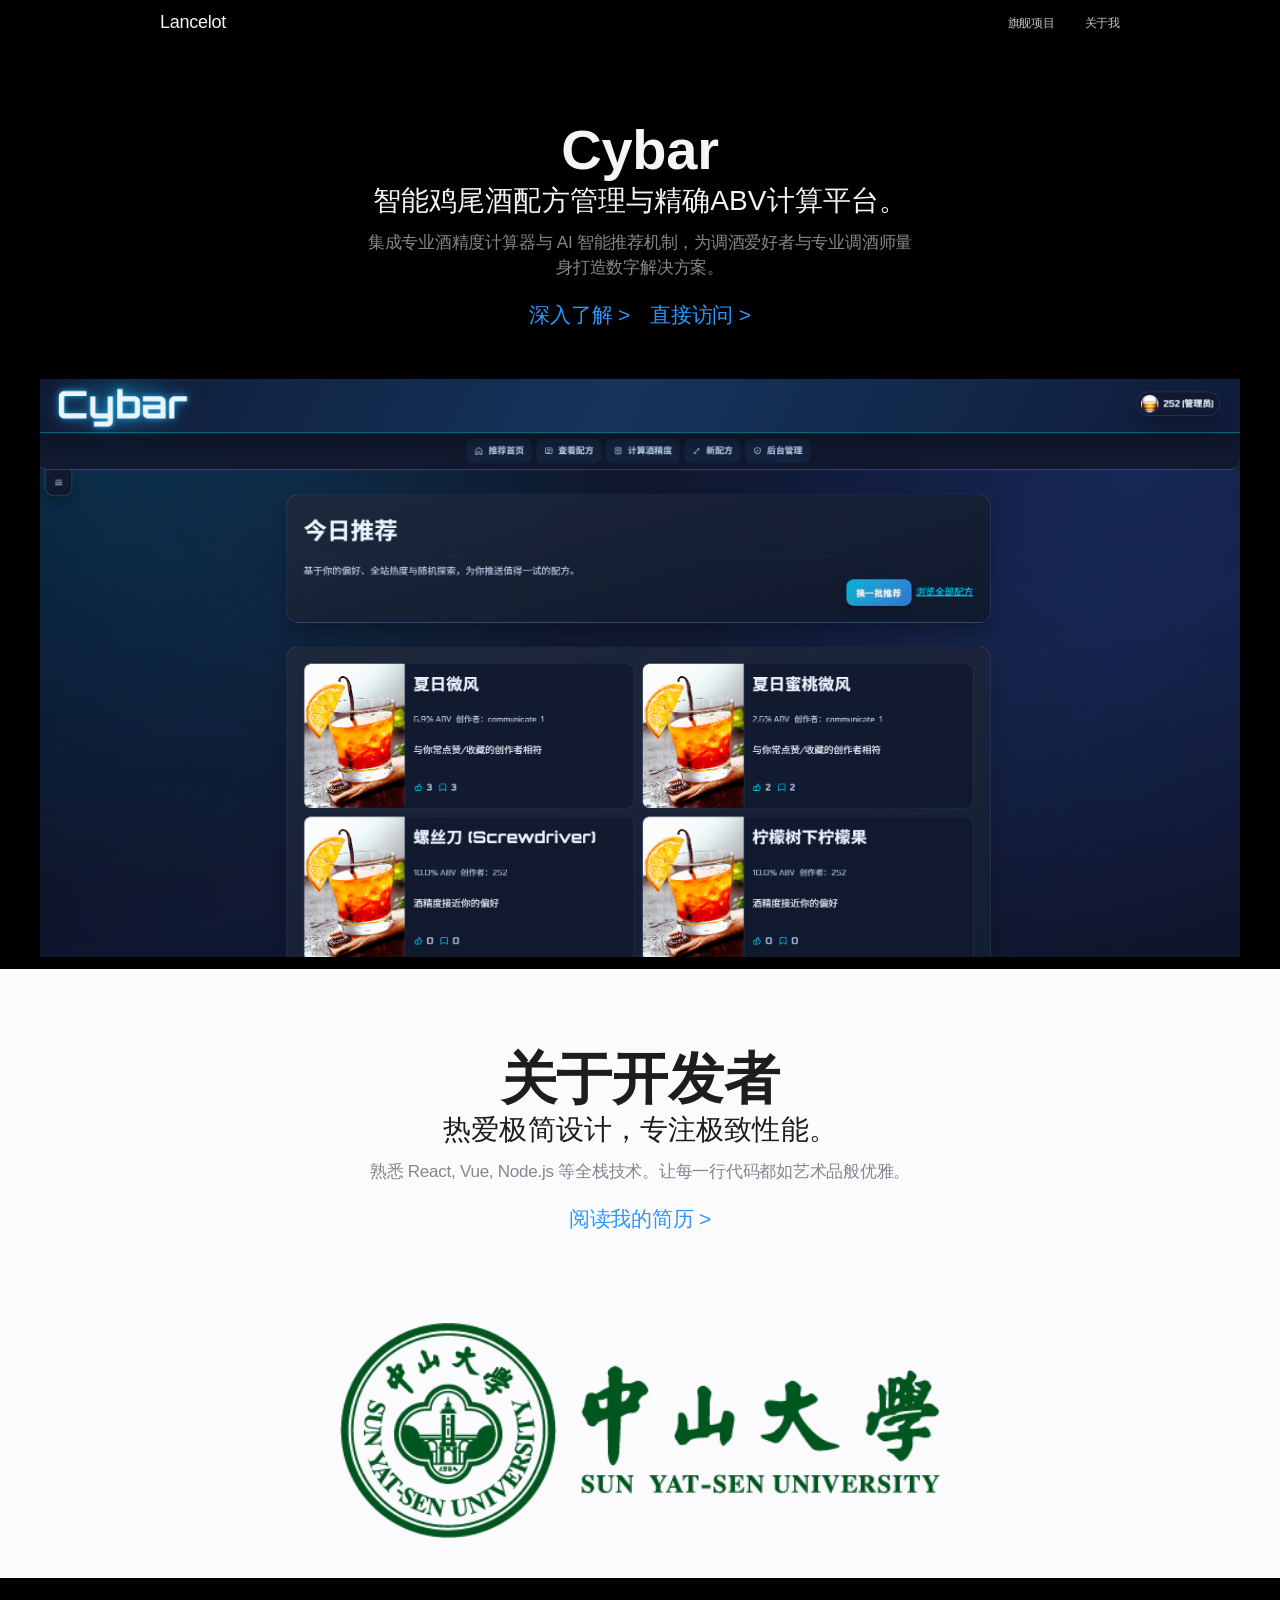
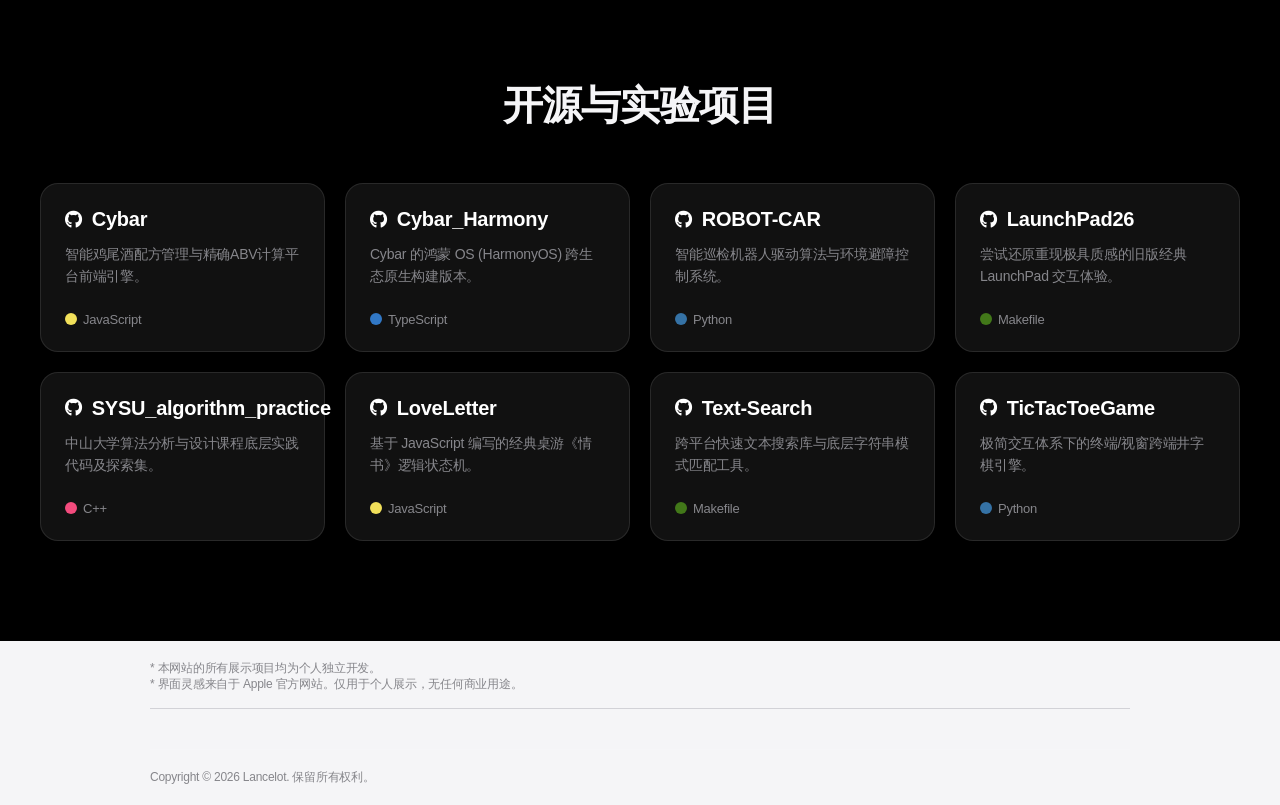
==== commit 1d87e696: "优化响应式设计，调整字体大小和间距以提升移动端用户体验" ====
--- a/index.html
+++ b/index.html
@@ -26,8 +26,8 @@
         }
         .repo-grid {
             display: grid;
-            grid-template-columns: repeat(auto-fill, minmax(320px, 1fr));
-            gap: 24px;
+            grid-template-columns: repeat(auto-fill, minmax(280px, 1fr));
+            gap: 20px;
         }
         .repo-card {
             background: #111;
--- a/css/style.css
+++ b/css/style.css
@@ -311,33 +311,68 @@
     }
     
     .headline {
-        font-size: 40px;
+        font-size: 36px;
+    }
+
+    .subhead {
+        font-size: 20px;
+    }
+
+    .description {
+        font-size: 15px;
+    }
+
+    .item-headline {
+        font-size: 28px;
+    }
+
+    .item-subhead {
+        font-size: 18px;
+    }
+
+    .nav-list {
+        gap: 15px;
     }
     
-    .subhead {
-        font-size: 22px;
-    }
-    
-    .item-headline {
-        font-size: 32px;
-    }
-    
-    .item-subhead {
-        font-size: 19px;
-    }
-    
-    .nav-list {
-        display: none; /* 移动端可以隐藏 */
-    }
-    
+    .nav-list a {
+        font-size: 11px;
+    }
+
+    .cta-links {
+        flex-direction: column;
+        gap: 10px;
+    }
+
+    .module {
+        padding-top: 40px;
+        min-height: auto;
+        padding-bottom: 40px;
+    }
+
     .footer-directory {
         flex-direction: column;
         gap: 15px;
     }
-    
+
     .footer-bottom {
         flex-direction: column;
         align-items: flex-start;
         gap: 10px;
     }
 }
+
+/* 更小屏幕适配 */
+@media (max-width: 480px) {
+    .global-nav-content {
+        padding: 0 10px;
+    }
+    .logo {
+        font-size: 16px;
+    }
+    .nav-list {
+        gap: 10px;
+    }
+    .nav-list a {
+        font-size: 10px;
+    }
+}
